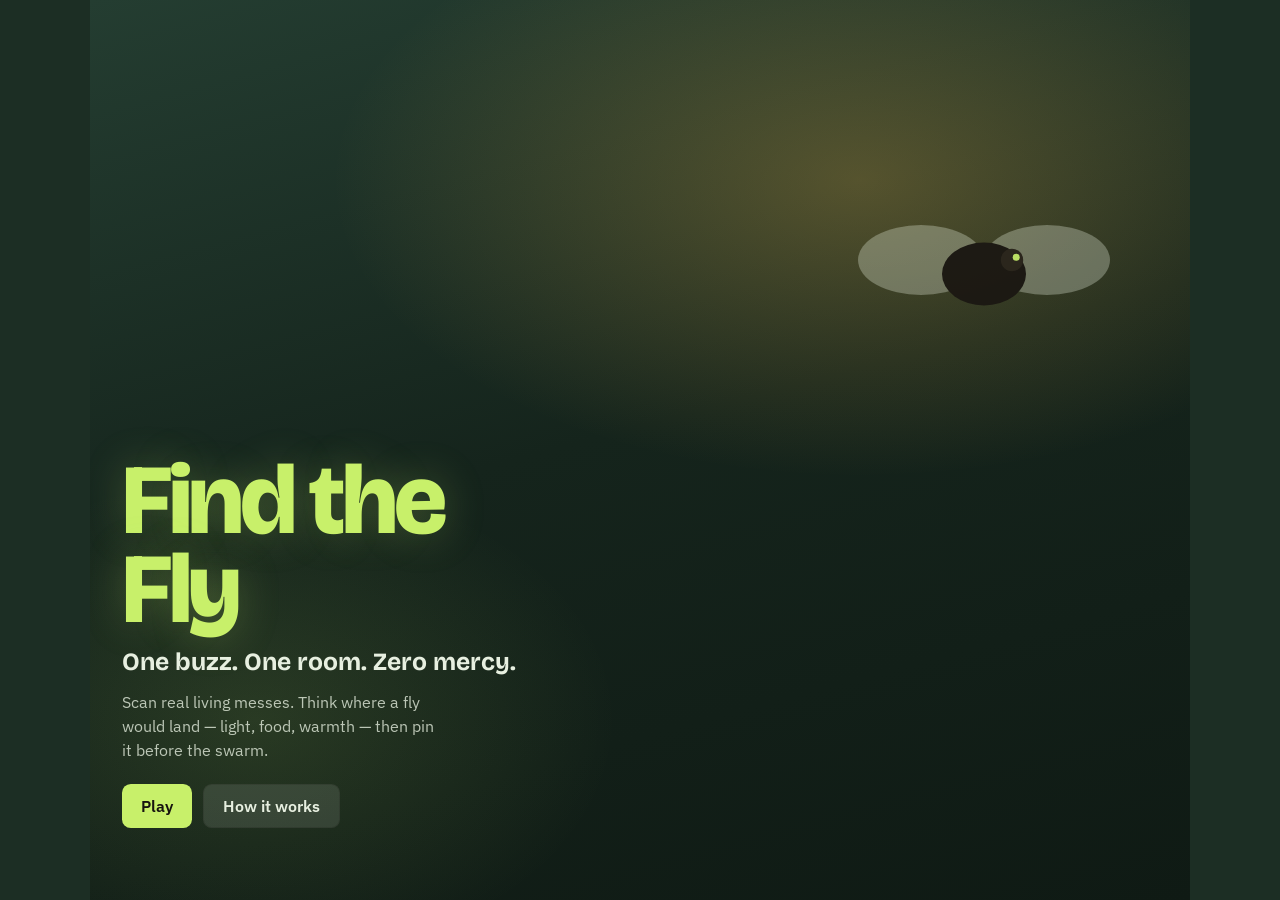
==== find-the-fly/index.html @ d1f3f5c2 "Add Find the Fly: Waldo-style hunt with magnifier and swarm timer New playable game under find-the-f" ====
<!DOCTYPE html>
<html lang="en">
<head>
<meta charset="UTF-8" />
<meta name="viewport" content="width=device-width, initial-scale=1.0, maximum-scale=1.0, user-scalable=no" />
<title>Find the Fly</title>
<meta name="description" content="A Where's-Waldo hunt through real living spaces — think like a fly, track the buzz, catch it before it multiplies." />
<link rel="preconnect" href="https://fonts.googleapis.com" />
<link rel="preconnect" href="https://fonts.gstatic.com" crossorigin />
<link href="https://fonts.googleapis.com/css2?family=Bricolage+Grotesque:opsz,wght@12..96,500;12..96,700;12..96,800&family=IBM+Plex+Sans:wght@400;500;600&display=swap" rel="stylesheet" />
<link rel="stylesheet" href="styles.css" />
</head>
<body>
  <div id="app">
    <!-- TITLE -->
    <section id="screen-title" class="screen active" aria-label="Title">
      <div class="atmosphere" aria-hidden="true"></div>
      <div class="title-stage">
        <p class="brand">Find the Fly</p>
        <h1 class="tagline">One buzz. One room. Zero mercy.</h1>
        <p class="lede">Scan real living messes. Think where a fly would land — light, food, warmth — then pin it before the swarm.</p>
        <div class="cta-row">
          <button type="button" class="btn primary" data-go="difficulty">Play</button>
          <button type="button" class="btn ghost" data-go="howto">How it works</button>
        </div>
      </div>
      <div class="title-fly" aria-hidden="true">
        <svg viewBox="0 0 80 60" class="hero-fly">
          <ellipse class="wing wing-l" cx="22" cy="28" rx="18" ry="10" />
          <ellipse class="wing wing-r" cx="58" cy="28" rx="18" ry="10" />
          <ellipse cx="40" cy="32" rx="12" ry="9" fill="#1a1612" />
          <circle cx="48" cy="28" r="3.2" fill="#2a241c" />
          <circle cx="49.2" cy="27.2" r="1" fill="#c8f06a" />
        </svg>
      </div>
    </section>

    <!-- HOW TO -->
    <section id="screen-howto" class="screen" aria-label="How it works">
      <button type="button" class="back" data-go="title">← Back</button>
      <div class="panel">
        <h2>How it works</h2>
        <ol class="rules">
          <li><strong>Scan the room.</strong> Every scene is a lived-in space with crumbs, lamps, vents, and trash.</li>
          <li><strong>Think like a fly.</strong> Warm rooms pull toward light. Cold rooms pull toward heat and food. Filthy counters beat clean windowsills.</li>
          <li><strong>Use the glass.</strong> Hold the magnifier to peer closer — flies hide in the clutter.</li>
          <li><strong>Tap Get a hint</strong> and the fly lifts off. Track the flight path, then find where it settles.</li>
          <li><strong>Don’t dawdle.</strong> Take too long and it replicates. Swarm = timeout.</li>
        </ol>
        <button type="button" class="btn primary" data-go="difficulty">Pick difficulty</button>
      </div>
    </section>

    <!-- DIFFICULTY -->
    <section id="screen-difficulty" class="screen" aria-label="Difficulty">
      <button type="button" class="back" data-go="title">← Back</button>
      <div class="panel">
        <h2>How tough?</h2>
        <p class="lede tight">Difficulty changes the fly’s size and speed, how cold the room runs, and how fast the swarm starts.</p>
        <div class="diff-grid" role="list">
          <button type="button" class="diff-card" data-diff="easy" role="listitem">
            <span class="diff-name">Housefly</span>
            <span class="diff-meta">Big · slow · warm kitchen</span>
            <span class="diff-blurb">Fat target. Plenty of time. Heat keeps it near the counter light.</span>
          </button>
          <button type="button" class="diff-card" data-diff="normal" role="listitem">
            <span class="diff-name">Busy bee</span>
            <span class="diff-meta">Medium · quick · drafty room</span>
            <span class="diff-blurb">Chilly air. It hunts lamps and leftover plates.</span>
          </button>
          <button type="button" class="diff-card" data-diff="hard" role="listitem">
            <span class="diff-name">Fruit flea</span>
            <span class="diff-meta">Tiny · frantic · cold flat</span>
            <span class="diff-blurb">Needle-sized. Blinks between food and radiators. Swarm timer bites early.</span>
          </button>
        </div>
      </div>
    </section>

    <!-- PLAY -->
    <section id="screen-play" class="screen" aria-label="Game">
      <header class="hud">
        <div class="hud-left">
          <span class="hud-brand">Find the Fly</span>
          <span id="scene-label" class="hud-scene">Kitchen</span>
        </div>
        <div class="hud-stats">
          <span id="temp-chip" class="chip" title="Room temperature">72°F</span>
          <span id="timer-chip" class="chip warn" title="Time until swarm">0:45</span>
          <span id="score-chip" class="chip">0 found</span>
        </div>
      </header>

      <div id="stage-wrap">
        <div id="stage">
          <div id="scene-root" aria-hidden="false"></div>
          <div id="flies-layer"></div>
          <div id="fx-layer" aria-hidden="true"></div>
          <div id="magnifier" hidden>
            <div id="mag-lens"></div>
            <div id="mag-rim"></div>
            <div id="mag-handle"></div>
          </div>
        </div>
      </div>

      <footer class="controls">
        <button type="button" id="btn-glass" class="btn tool" aria-pressed="false">
          <span class="tool-ico" aria-hidden="true">⌕</span> Magnifier
        </button>
        <button type="button" id="btn-hint" class="btn tool">
          <span class="tool-ico" aria-hidden="true">↻</span> Get a hint
        </button>
        <button type="button" id="btn-skip" class="btn ghost slim">Skip room</button>
      </footer>

      <p id="think-hint" class="think-hint" aria-live="polite"></p>
    </section>

    <!-- RESULT OVERLAY -->
    <div id="overlay" class="overlay" hidden>
      <div class="overlay-card" role="dialog" aria-modal="true" aria-labelledby="overlay-title">
        <h2 id="overlay-title">Caught it</h2>
        <p id="overlay-body"></p>
        <div class="cta-row">
          <button type="button" id="btn-next" class="btn primary">Next room</button>
          <button type="button" id="btn-menu" class="btn ghost">Menu</button>
        </div>
      </div>
    </div>
  </div>
  <script src="game.js"></script>
</body>
</html>
---- find-the-fly/styles.css ----
:root {
  --ink: #16130f;
  --ink-soft: #3a342c;
  --paper: #e7efe0;
  --moss: #2f4a3a;
  --moss-deep: #1c2e24;
  --chartreuse: #c8f06a;
  --lamp: #f0b84a;
  --warn: #e85d3a;
  --glass: rgba(231, 239, 224, 0.12);
  --stroke: rgba(22, 19, 15, 0.14);
  --font-display: "Bricolage Grotesque", system-ui, sans-serif;
  --font-body: "IBM Plex Sans", system-ui, sans-serif;
  --ease: cubic-bezier(0.22, 1, 0.36, 1);
  --mag-size: 160px;
  --mag-zoom: 2.15;
}

* { box-sizing: border-box; margin: 0; padding: 0; }
html, body {
  height: 100%;
  background: var(--moss-deep);
  color: var(--paper);
  font-family: var(--font-body);
  -webkit-tap-highlight-color: transparent;
  overflow: hidden;
}
button {
  font: inherit;
  color: inherit;
  cursor: pointer;
  border: none;
  background: none;
}
button:focus-visible {
  outline: 2px solid var(--chartreuse);
  outline-offset: 3px;
}

#app {
  position: relative;
  width: 100%;
  height: 100%;
  max-width: 1100px;
  margin: 0 auto;
}

.screen {
  position: absolute;
  inset: 0;
  display: none;
  flex-direction: column;
  padding: clamp(1rem, 3vw, 2rem);
  overflow: auto;
}
.screen.active { display: flex; }

/* ── Title ── */
#screen-title {
  justify-content: flex-end;
  padding-bottom: clamp(2rem, 8vh, 4.5rem);
  overflow: hidden;
}
.atmosphere {
  position: absolute;
  inset: 0;
  background:
    radial-gradient(ellipse 80% 55% at 70% 20%, rgba(240, 184, 74, 0.28), transparent 60%),
    radial-gradient(ellipse 60% 50% at 15% 80%, rgba(200, 240, 106, 0.12), transparent 55%),
    linear-gradient(165deg, #243d31 0%, #15241c 48%, #0f1a14 100%);
  animation: drift 18s ease-in-out infinite alternate;
}
@keyframes drift {
  from { filter: hue-rotate(0deg) brightness(1); }
  to { filter: hue-rotate(8deg) brightness(1.06); }
}
.title-stage {
  position: relative;
  z-index: 2;
  max-width: 28rem;
}
.brand {
  font-family: var(--font-display);
  font-weight: 800;
  font-size: clamp(3.4rem, 12vw, 6.2rem);
  line-height: 0.9;
  letter-spacing: -0.04em;
  color: var(--chartreuse);
  text-shadow: 0 0 40px rgba(200, 240, 106, 0.25);
  animation: brand-in 0.9s var(--ease) both;
}
.tagline {
  margin-top: 0.85rem;
  font-family: var(--font-display);
  font-weight: 700;
  font-size: clamp(1.15rem, 3.2vw, 1.55rem);
  line-height: 1.2;
  color: var(--paper);
  animation: brand-in 0.9s 0.08s var(--ease) both;
}
.lede {
  margin-top: 0.75rem;
  font-size: 1rem;
  line-height: 1.5;
  color: rgba(231, 239, 224, 0.78);
  max-width: 32ch;
  animation: brand-in 0.9s 0.14s var(--ease) both;
}
.lede.tight { max-width: 42ch; margin-bottom: 1.25rem; }
@keyframes brand-in {
  from { opacity: 0; transform: translateY(14px); }
  to { opacity: 1; transform: none; }
}
.cta-row {
  display: flex;
  flex-wrap: wrap;
  gap: 0.65rem;
  margin-top: 1.4rem;
  animation: brand-in 0.9s 0.2s var(--ease) both;
}
.title-fly {
  position: absolute;
  right: 6%;
  top: 18%;
  width: min(38vw, 280px);
  z-index: 1;
  opacity: 0.9;
  animation: buzz-hover 2.8s ease-in-out infinite;
}
.hero-fly { width: 100%; height: auto; overflow: visible; }
.wing { fill: rgba(231, 239, 224, 0.35); transform-origin: center; }
.wing-l { animation: flap-l 0.12s ease-in-out infinite alternate; }
.wing-r { animation: flap-r 0.12s ease-in-out infinite alternate; }
@keyframes flap-l { from { transform: rotate(-18deg) scaleY(0.85); } to { transform: rotate(8deg); } }
@keyframes flap-r { from { transform: rotate(18deg) scaleY(0.85); } to { transform: rotate(-8deg); } }
@keyframes buzz-hover {
  0%, 100% { transform: translate(0, 0) rotate(-4deg); }
  40% { transform: translate(-12px, 18px) rotate(6deg); }
  70% { transform: translate(10px, 8px) rotate(-2deg); }
}

/* ── Shared UI ── */
.back {
  align-self: flex-start;
  margin-bottom: 1rem;
  font-size: 0.92rem;
  color: rgba(231, 239, 224, 0.7);
}
.back:hover { color: var(--chartreuse); }
.panel {
  margin: auto 0;
  max-width: 40rem;
}
.panel h2 {
  font-family: var(--font-display);
  font-weight: 800;
  font-size: clamp(2rem, 6vw, 2.8rem);
  letter-spacing: -0.03em;
  margin-bottom: 0.5rem;
}
.rules {
  list-style: none;
  display: grid;
  gap: 0.85rem;
  margin: 1.25rem 0 1.6rem;
  counter-reset: step;
}
.rules li {
  position: relative;
  padding-left: 2.2rem;
  line-height: 1.45;
  color: rgba(231, 239, 224, 0.85);
}
.rules li::before {
  counter-increment: step;
  content: counter(step);
  position: absolute;
  left: 0;
  top: 0;
  width: 1.55rem;
  height: 1.55rem;
  border-radius: 0.35rem;
  background: var(--chartreuse);
  color: var(--ink);
  font-weight: 700;
  font-size: 0.85rem;
  display: grid;
  place-items: center;
}
.rules strong { color: var(--paper); font-weight: 600; }

.btn {
  display: inline-flex;
  align-items: center;
  justify-content: center;
  gap: 0.4rem;
  min-height: 2.75rem;
  padding: 0.65rem 1.2rem;
  border-radius: 0.55rem;
  font-weight: 600;
  font-size: 0.98rem;
  transition: transform 0.15s var(--ease), background 0.15s, color 0.15s;
}
.btn:active { transform: scale(0.97); }
.btn.primary {
  background: var(--chartreuse);
  color: var(--ink);
}
.btn.primary:hover { filter: brightness(1.05); }
.btn.ghost {
  background: var(--glass);
  border: 1px solid var(--stroke);
  color: var(--paper);
}
.btn.ghost:hover { border-color: rgba(200, 240, 106, 0.45); }
.btn.slim { min-height: 2.4rem; padding-inline: 0.9rem; font-size: 0.9rem; }
.btn.tool {
  background: rgba(22, 19, 15, 0.55);
  border: 1px solid rgba(231, 239, 224, 0.18);
  backdrop-filter: blur(8px);
}
.btn.tool[aria-pressed="true"],
.btn.tool.active {
  background: var(--chartreuse);
  color: var(--ink);
  border-color: transparent;
}
.tool-ico { font-size: 1.1rem; line-height: 1; }

.diff-grid {
  display: grid;
  gap: 0.75rem;
}
.diff-card {
  text-align: left;
  padding: 1.1rem 1.2rem;
  border-radius: 0.75rem;
  background: rgba(22, 19, 15, 0.35);
  border: 1px solid rgba(231, 239, 224, 0.12);
  transition: border-color 0.2s, transform 0.2s var(--ease), background 0.2s;
}
.diff-card:hover {
  border-color: rgba(200, 240, 106, 0.55);
  transform: translateY(-2px);
  background: rgba(22, 19, 15, 0.5);
}
.diff-name {
  display: block;
  font-family: var(--font-display);
  font-weight: 700;
  font-size: 1.35rem;
  letter-spacing: -0.02em;
  color: var(--chartreuse);
}
.diff-meta {
  display: block;
  margin-top: 0.2rem;
  font-size: 0.82rem;
  text-transform: uppercase;
  letter-spacing: 0.06em;
  color: var(--lamp);
}
.diff-blurb {
  display: block;
  margin-top: 0.45rem;
  font-size: 0.92rem;
  line-height: 1.4;
  color: rgba(231, 239, 224, 0.78);
}

/* ── Play HUD ── */
#screen-play {
  padding: 0;
  background: #0c1410;
}
.hud {
  display: flex;
  align-items: center;
  justify-content: space-between;
  gap: 0.75rem;
  padding: 0.7rem 1rem;
  background: linear-gradient(180deg, rgba(12, 20, 16, 0.95), rgba(12, 20, 16, 0.7));
  z-index: 5;
}
.hud-brand {
  font-family: var(--font-display);
  font-weight: 800;
  font-size: 1rem;
  color: var(--chartreuse);
  letter-spacing: -0.02em;
}
.hud-scene {
  display: block;
  font-size: 0.78rem;
  color: rgba(231, 239, 224, 0.65);
  margin-top: 0.1rem;
}
.hud-stats { display: flex; flex-wrap: wrap; gap: 0.4rem; justify-content: flex-end; }
.chip {
  font-size: 0.78rem;
  font-weight: 600;
  padding: 0.35rem 0.6rem;
  border-radius: 0.4rem;
  background: rgba(231, 239, 224, 0.1);
  border: 1px solid rgba(231, 239, 224, 0.12);
  white-space: nowrap;
}
.chip.warn { color: var(--lamp); }
.chip.danger {
  color: #fff;
  background: rgba(232, 93, 58, 0.35);
  border-color: rgba(232, 93, 58, 0.55);
  animation: pulse-warn 0.7s ease-in-out infinite;
}
@keyframes pulse-warn {
  50% { filter: brightness(1.2); }
}

#stage-wrap {
  flex: 1;
  min-height: 0;
  display: flex;
  align-items: center;
  justify-content: center;
  padding: 0.35rem 0.75rem;
  touch-action: none;
}
#stage {
  position: relative;
  width: min(100%, 960px);
  aspect-ratio: 16 / 10;
  max-height: 100%;
  border-radius: 0.65rem;
  overflow: hidden;
  box-shadow: 0 0 0 1px rgba(231, 239, 224, 0.08);
  cursor: crosshair;
  background: #1a221c;
}
#stage.magnifying { cursor: none; }
#stage.magnifying .fly-target { pointer-events: none; }

#scene-root,
#flies-layer,
#fx-layer {
  position: absolute;
  inset: 0;
}
#scene-root svg {
  width: 100%;
  height: 100%;
  display: block;
}
#flies-layer { z-index: 2; pointer-events: none; }
#flies-layer .fly-target { pointer-events: auto; }
#fx-layer { z-index: 3; pointer-events: none; }

.fly-target {
  position: absolute;
  transform: translate(-50%, -50%);
  border: none;
  background: transparent;
  padding: 0;
  z-index: 2;
  cursor: pointer;
}
.fly-target svg {
  width: 100%;
  height: 100%;
  overflow: visible;
  filter: drop-shadow(0 1px 1px rgba(0,0,0,0.35));
}
.fly-target.hinting {
  pointer-events: none;
}
.fly-target.replica {
  opacity: 0.85;
  animation: replica-in 0.45s var(--ease) both;
}
@keyframes replica-in {
  from { opacity: 0; transform: translate(-50%, -50%) scale(0.2); }
  to { opacity: 0.85; transform: translate(-50%, -50%) scale(1); }
}

/* Magnifier */
#magnifier {
  position: absolute;
  width: var(--mag-size);
  height: calc(var(--mag-size) + 48px);
  z-index: 10;
  pointer-events: none;
  transform: translate(-50%, -42%);
}
#mag-lens {
  width: var(--mag-size);
  height: var(--mag-size);
  border-radius: 50%;
  overflow: hidden;
  border: 5px solid #c5b89a;
  box-shadow:
    inset 0 0 20px rgba(255, 255, 255, 0.15),
    0 8px 28px rgba(0, 0, 0, 0.45);
  background-repeat: no-repeat;
  /* background-image set in JS via live snapshot approach — we use CSS zoom clone */
}
#mag-rim {
  position: absolute;
  top: 0;
  left: 0;
  width: var(--mag-size);
  height: var(--mag-size);
  border-radius: 50%;
  box-shadow: inset 0 0 0 2px rgba(255,255,255,0.2);
  background: radial-gradient(circle at 30% 28%, rgba(255,255,255,0.22), transparent 40%);
  pointer-events: none;
}
#mag-handle {
  position: absolute;
  width: 18px;
  height: 52px;
  background: linear-gradient(180deg, #8a7350, #5a4832);
  border-radius: 4px;
  right: 18px;
  bottom: 0;
  transform: rotate(-38deg);
  transform-origin: top center;
  box-shadow: 0 2px 6px rgba(0,0,0,0.35);
}

/* Clone used inside magnifier */
.mag-clone {
  position: absolute;
  top: 0;
  left: 0;
  width: 100%;
  height: 100%;
  transform-origin: 0 0;
  pointer-events: none;
}
#mag-lens .mag-inner {
  position: absolute;
  inset: 0;
  overflow: hidden;
  border-radius: 50%;
}
#mag-lens .mag-scaled {
  position: absolute;
  width: 100%;
  height: 100%;
  transform-origin: 0 0;
}

.controls {
  display: flex;
  flex-wrap: wrap;
  gap: 0.5rem;
  padding: 0.65rem 1rem 1rem;
  justify-content: center;
  background: linear-gradient(0deg, rgba(12, 20, 16, 0.98), rgba(12, 20, 16, 0.65));
}
.think-hint {
  position: absolute;
  left: 50%;
  bottom: 4.6rem;
  transform: translateX(-50%);
  z-index: 6;
  max-width: min(90%, 28rem);
  text-align: center;
  font-size: 0.85rem;
  line-height: 1.35;
  color: var(--lamp);
  text-shadow: 0 1px 8px rgba(0,0,0,0.7);
  pointer-events: none;
  opacity: 0;
  transition: opacity 0.35s;
}
.think-hint.show { opacity: 1; }

.overlay {
  position: absolute;
  inset: 0;
  z-index: 40;
  display: grid;
  place-items: center;
  background: rgba(8, 12, 10, 0.72);
  backdrop-filter: blur(6px);
  padding: 1rem;
}
.overlay[hidden] { display: none !important; }
.overlay-card {
  width: min(100%, 26rem);
  padding: 1.6rem 1.5rem;
  border-radius: 0.9rem;
  background: linear-gradient(160deg, #2a3d32, #1a2820);
  border: 1px solid rgba(200, 240, 106, 0.25);
  animation: pop 0.4s var(--ease) both;
}
@keyframes pop {
  from { opacity: 0; transform: scale(0.92) translateY(10px); }
  to { opacity: 1; transform: none; }
}
.overlay-card h2 {
  font-family: var(--font-display);
  font-weight: 800;
  font-size: 1.85rem;
  letter-spacing: -0.03em;
  color: var(--chartreuse);
}
.overlay-card p {
  margin: 0.6rem 0 1.2rem;
  line-height: 1.45;
  color: rgba(231, 239, 224, 0.85);
}
.overlay.lose .overlay-card h2 { color: var(--warn); }
.overlay.lose .overlay-card {
  border-color: rgba(232, 93, 58, 0.35);
}

/* Attractors debug glow (subtle ambient, always on as scene mood) */
.attractor-glow {
  pointer-events: none;
}

@media (max-width: 640px) {
  :root { --mag-size: 128px; }
  .title-fly { top: 8%; right: -2%; width: 46vw; opacity: 0.55; }
  #stage { aspect-ratio: 4 / 3; border-radius: 0.4rem; }
  .hud { flex-direction: column; align-items: flex-start; }
  .think-hint { bottom: 5.4rem; font-size: 0.78rem; }
}
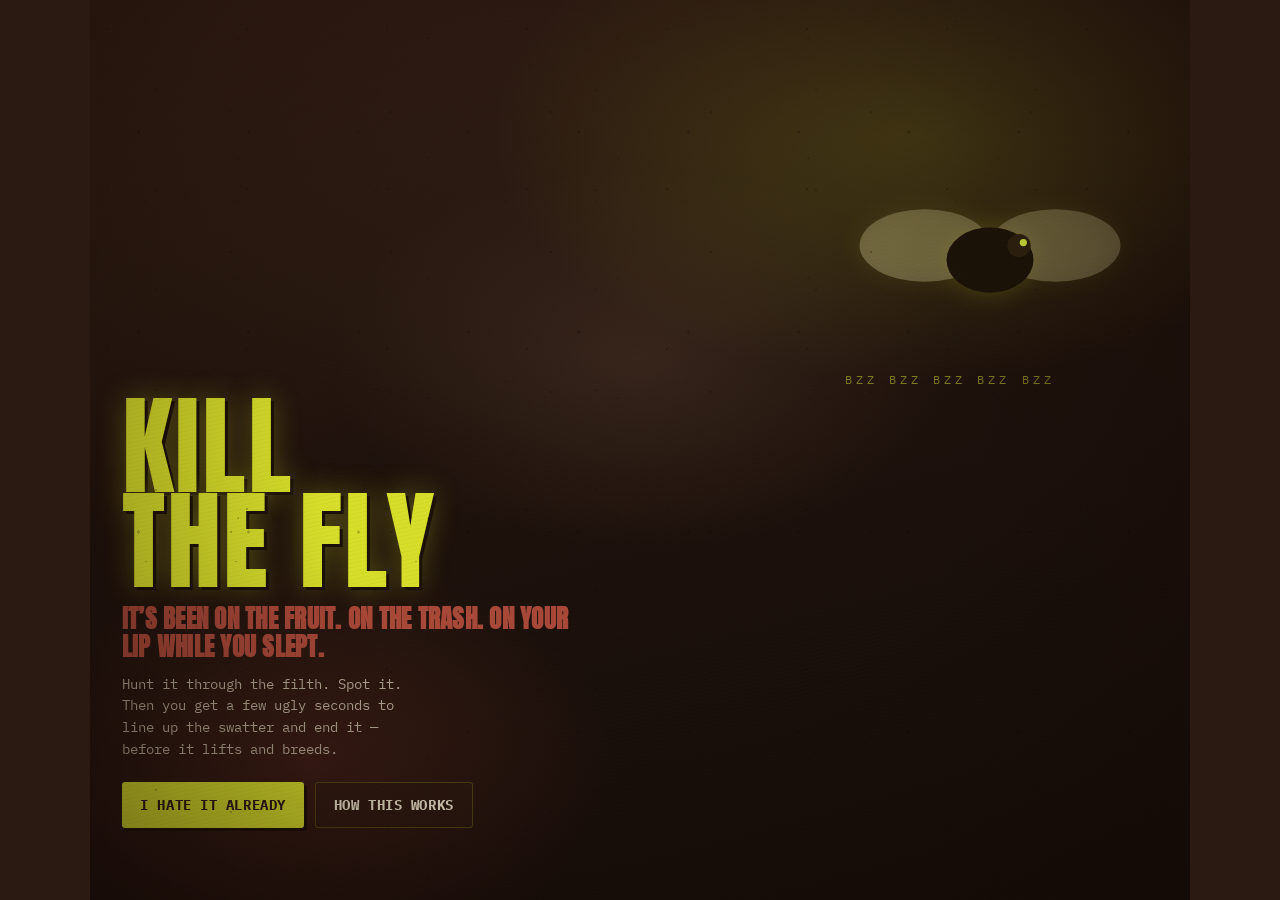
==== commit 8889626e: "Make Kill the Fly repulsive and add timed smack phase Shift the UI to a bile-sick pest-control look " ====
--- a/find-the-fly/index.html
+++ b/find-the-fly/index.html
@@ -3,35 +3,39 @@
 <head>
 <meta charset="UTF-8" />
 <meta name="viewport" content="width=device-width, initial-scale=1.0, maximum-scale=1.0, user-scalable=no" />
-<title>Find the Fly</title>
-<meta name="description" content="A Where's-Waldo hunt through real living spaces — think like a fly, track the buzz, catch it before it multiplies." />
+<title>KILL THE FLY</title>
+<meta name="description" content="Find the filthy thing. Line up. Smack it before it lifts off again." />
 <link rel="preconnect" href="https://fonts.googleapis.com" />
 <link rel="preconnect" href="https://fonts.gstatic.com" crossorigin />
-<link href="https://fonts.googleapis.com/css2?family=Bricolage+Grotesque:opsz,wght@12..96,500;12..96,700;12..96,800&family=IBM+Plex+Sans:wght@400;500;600&display=swap" rel="stylesheet" />
+<link href="https://fonts.googleapis.com/css2?family=Anton&family=IBM+Plex+Mono:wght@400;500;600;700&display=swap" rel="stylesheet" />
 <link rel="stylesheet" href="styles.css" />
 </head>
 <body>
   <div id="app">
+    <div class="speck-layer" aria-hidden="true"></div>
+    <div class="itch-vignette" aria-hidden="true"></div>
+
     <!-- TITLE -->
     <section id="screen-title" class="screen active" aria-label="Title">
       <div class="atmosphere" aria-hidden="true"></div>
       <div class="title-stage">
-        <p class="brand">Find the Fly</p>
-        <h1 class="tagline">One buzz. One room. Zero mercy.</h1>
-        <p class="lede">Scan real living messes. Think where a fly would land — light, food, warmth — then pin it before the swarm.</p>
+        <p class="brand">KILL<br>THE FLY</p>
+        <h1 class="tagline">It’s been on the fruit. On the trash. On your lip while you slept.</h1>
+        <p class="lede">Hunt it through the filth. Spot it. Then you get a few ugly seconds to line up the swatter and end it — before it lifts and breeds.</p>
         <div class="cta-row">
-          <button type="button" class="btn primary" data-go="difficulty">Play</button>
-          <button type="button" class="btn ghost" data-go="howto">How it works</button>
+          <button type="button" class="btn primary throb" data-go="difficulty">I hate it already</button>
+          <button type="button" class="btn ghost" data-go="howto">How this works</button>
         </div>
       </div>
       <div class="title-fly" aria-hidden="true">
         <svg viewBox="0 0 80 60" class="hero-fly">
           <ellipse class="wing wing-l" cx="22" cy="28" rx="18" ry="10" />
           <ellipse class="wing wing-r" cx="58" cy="28" rx="18" ry="10" />
-          <ellipse cx="40" cy="32" rx="12" ry="9" fill="#1a1612" />
-          <circle cx="48" cy="28" r="3.2" fill="#2a241c" />
-          <circle cx="49.2" cy="27.2" r="1" fill="#c8f06a" />
+          <ellipse cx="40" cy="32" rx="12" ry="9" fill="#1a1208" />
+          <circle cx="48" cy="28" r="3.2" fill="#2e2210" />
+          <circle cx="49.2" cy="27.2" r="1" fill="#e8ff3d" />
         </svg>
+        <span class="crawl-text">bzz bzz bzz bzz bzz</span>
       </div>
     </section>
 
@@ -39,15 +43,16 @@
     <section id="screen-howto" class="screen" aria-label="How it works">
       <button type="button" class="back" data-go="title">← Back</button>
       <div class="panel">
-        <h2>How it works</h2>
+        <h2>How you end it</h2>
         <ol class="rules">
-          <li><strong>Scan the room.</strong> Every scene is a lived-in space with crumbs, lamps, vents, and trash.</li>
-          <li><strong>Think like a fly.</strong> Warm rooms pull toward light. Cold rooms pull toward heat and food. Filthy counters beat clean windowsills.</li>
-          <li><strong>Use the glass.</strong> Hold the magnifier to peer closer — flies hide in the clutter.</li>
-          <li><strong>Tap Get a hint</strong> and the fly lifts off. Track the flight path, then find where it settles.</li>
-          <li><strong>Don’t dawdle.</strong> Take too long and it replicates. Swarm = timeout.</li>
+          <li><strong>Scan the rot.</strong> Sticky counters, open jam, lamp heat, trash breath — that’s where it sits.</li>
+          <li><strong>Think like vermin.</strong> Cold rooms → radiators &amp; food. Warm rooms → light &amp; sugar.</li>
+          <li><strong>Use the glass.</strong> Magnify the grease. It’s smaller than your dignity.</li>
+          <li><strong>Hint = track the flight.</strong> It lifts. You watch. You remember where it lands.</li>
+          <li><strong>Spot it, then SMACK.</strong> Finding it only starts the clock. Line up the swatter and crush it before the seconds die.</li>
+          <li><strong>Hesitate and it breeds.</strong> Replicas. Swarm. You lose the room.</li>
         </ol>
-        <button type="button" class="btn primary" data-go="difficulty">Pick difficulty</button>
+        <button type="button" class="btn primary" data-go="difficulty">Pick your poison</button>
       </div>
     </section>
 
@@ -55,23 +60,23 @@
     <section id="screen-difficulty" class="screen" aria-label="Difficulty">
       <button type="button" class="back" data-go="title">← Back</button>
       <div class="panel">
-        <h2>How tough?</h2>
-        <p class="lede tight">Difficulty changes the fly’s size and speed, how cold the room runs, and how fast the swarm starts.</p>
+        <h2>How bad is it?</h2>
+        <p class="lede tight">Harder = tinier fly, faster skitter, colder room, shorter smack window, earlier swarm.</p>
         <div class="diff-grid" role="list">
           <button type="button" class="diff-card" data-diff="easy" role="listitem">
-            <span class="diff-name">Housefly</span>
-            <span class="diff-meta">Big · slow · warm kitchen</span>
-            <span class="diff-blurb">Fat target. Plenty of time. Heat keeps it near the counter light.</span>
+            <span class="diff-name">Fat housefly</span>
+            <span class="diff-meta">Big · sluggish · 5s smack</span>
+            <span class="diff-blurb">Easy to hate. Easy to hit. Still disgusting.</span>
           </button>
           <button type="button" class="diff-card" data-diff="normal" role="listitem">
-            <span class="diff-name">Busy bee</span>
-            <span class="diff-meta">Medium · quick · drafty room</span>
-            <span class="diff-blurb">Chilly air. It hunts lamps and leftover plates.</span>
+            <span class="diff-name">Kitchen menace</span>
+            <span class="diff-meta">Medium · twitchy · 3.5s smack</span>
+            <span class="diff-blurb">Drafty room. It won’t sit still for long.</span>
           </button>
           <button type="button" class="diff-card" data-diff="hard" role="listitem">
-            <span class="diff-name">Fruit flea</span>
-            <span class="diff-meta">Tiny · frantic · cold flat</span>
-            <span class="diff-blurb">Needle-sized. Blinks between food and radiators. Swarm timer bites early.</span>
+            <span class="diff-name">Fruit flea hell</span>
+            <span class="diff-meta">Needle · frantic · 2.2s smack</span>
+            <span class="diff-blurb">Almost invisible. Smack window is a blink.</span>
           </button>
         </div>
       </div>
@@ -81,21 +86,41 @@
     <section id="screen-play" class="screen" aria-label="Game">
       <header class="hud">
         <div class="hud-left">
-          <span class="hud-brand">Find the Fly</span>
+          <span class="hud-brand">KILL THE FLY</span>
           <span id="scene-label" class="hud-scene">Kitchen</span>
         </div>
         <div class="hud-stats">
           <span id="temp-chip" class="chip" title="Room temperature">72°F</span>
           <span id="timer-chip" class="chip warn" title="Time until swarm">0:45</span>
-          <span id="score-chip" class="chip">0 found</span>
+          <span id="score-chip" class="chip">0 dead</span>
         </div>
       </header>
+
+      <div id="smack-banner" class="smack-banner" hidden>
+        <span id="smack-label">SPOTTED — LINE UP &amp; SMACK</span>
+        <div class="smack-bar-track" aria-hidden="true">
+          <div id="smack-bar" class="smack-bar"></div>
+        </div>
+        <span id="smack-secs" class="smack-secs">3.5s</span>
+      </div>
 
       <div id="stage-wrap">
         <div id="stage">
           <div id="scene-root" aria-hidden="false"></div>
           <div id="flies-layer"></div>
           <div id="fx-layer" aria-hidden="true"></div>
+          <div id="swatter" hidden aria-hidden="true">
+            <svg viewBox="0 0 64 160" class="swatter-svg">
+              <rect x="28" y="70" width="8" height="90" rx="3" fill="#3a2a18"/>
+              <rect x="8" y="4" width="48" height="72" rx="10" fill="#2a2218" stroke="#6a5a40" stroke-width="3"/>
+              <g stroke="#5a4a30" stroke-width="2" fill="none" opacity="0.7">
+                <line x1="18" y1="16" x2="18" y2="64"/><line x1="28" y1="16" x2="28" y2="64"/>
+                <line x1="38" y1="16" x2="38" y2="64"/><line x1="48" y1="16" x2="48" y2="64"/>
+                <line x1="12" y1="28" x2="52" y2="28"/><line x1="12" y1="42" x2="52" y2="42"/>
+                <line x1="12" y1="56" x2="52" y2="56"/>
+              </g>
+            </svg>
+          </div>
           <div id="magnifier" hidden>
             <div id="mag-lens"></div>
             <div id="mag-rim"></div>
@@ -109,9 +134,9 @@
           <span class="tool-ico" aria-hidden="true">⌕</span> Magnifier
         </button>
         <button type="button" id="btn-hint" class="btn tool">
-          <span class="tool-ico" aria-hidden="true">↻</span> Get a hint
+          <span class="tool-ico" aria-hidden="true">↻</span> Force it to fly
         </button>
-        <button type="button" id="btn-skip" class="btn ghost slim">Skip room</button>
+        <button type="button" id="btn-skip" class="btn ghost slim">Flee room</button>
       </footer>
 
       <p id="think-hint" class="think-hint" aria-live="polite"></p>
@@ -120,7 +145,7 @@
     <!-- RESULT OVERLAY -->
     <div id="overlay" class="overlay" hidden>
       <div class="overlay-card" role="dialog" aria-modal="true" aria-labelledby="overlay-title">
-        <h2 id="overlay-title">Caught it</h2>
+        <h2 id="overlay-title">Splat</h2>
         <p id="overlay-body"></p>
         <div class="cta-row">
           <button type="button" id="btn-next" class="btn primary">Next room</button>
--- a/find-the-fly/styles.css
+++ b/find-the-fly/styles.css
@@ -1,16 +1,19 @@
 :root {
-  --ink: #16130f;
-  --ink-soft: #3a342c;
-  --paper: #e7efe0;
-  --moss: #2f4a3a;
-  --moss-deep: #1c2e24;
-  --chartreuse: #c8f06a;
-  --lamp: #f0b84a;
-  --warn: #e85d3a;
-  --glass: rgba(231, 239, 224, 0.12);
-  --stroke: rgba(22, 19, 15, 0.14);
-  --font-display: "Bricolage Grotesque", system-ui, sans-serif;
-  --font-body: "IBM Plex Sans", system-ui, sans-serif;
+  --bile: #d6de2a;
+  --bile-hot: #f0ff3a;
+  --rot: #2a1a12;
+  --rot-mid: #3d2818;
+  --mud: #5c4030;
+  --sick: #8a9a3a;
+  --meat: #a84838;
+  --grease: #c4a060;
+  --paper: #e8e0c8;
+  --paper-dim: rgba(232, 224, 200, 0.72);
+  --warn: #ff5a28;
+  --glass: rgba(42, 26, 18, 0.55);
+  --stroke: rgba(214, 222, 42, 0.22);
+  --font-display: "Anton", Impact, sans-serif;
+  --font-body: "IBM Plex Mono", ui-monospace, monospace;
   --ease: cubic-bezier(0.22, 1, 0.36, 1);
   --mag-size: 160px;
   --mag-zoom: 2.15;
@@ -19,7 +22,7 @@
 * { box-sizing: border-box; margin: 0; padding: 0; }
 html, body {
   height: 100%;
-  background: var(--moss-deep);
+  background: var(--rot);
   color: var(--paper);
   font-family: var(--font-body);
   -webkit-tap-highlight-color: transparent;
@@ -33,7 +36,7 @@
   background: none;
 }
 button:focus-visible {
-  outline: 2px solid var(--chartreuse);
+  outline: 2px solid var(--bile);
   outline-offset: 3px;
 }
 
@@ -45,6 +48,44 @@
   margin: 0 auto;
 }
 
+/* Filth overlays */
+.speck-layer {
+  pointer-events: none;
+  position: absolute;
+  inset: 0;
+  z-index: 50;
+  opacity: 0.22;
+  background-image:
+    radial-gradient(circle at 12% 18%, #1a1008 1.2px, transparent 1.3px),
+    radial-gradient(circle at 78% 32%, #1a1008 1px, transparent 1.1px),
+    radial-gradient(circle at 44% 66%, #2a1808 1.5px, transparent 1.6px),
+    radial-gradient(circle at 88% 80%, #1a1008 0.9px, transparent 1px),
+    radial-gradient(circle at 30% 90%, #2a1808 1.1px, transparent 1.2px),
+    radial-gradient(circle at 62% 12%, #1a1008 0.8px, transparent 0.9px);
+  background-size: 140px 160px, 190px 120px, 110px 200px, 160px 140px, 220px 100px, 90px 180px;
+  mix-blend-mode: multiply;
+  animation: speck-crawl 22s linear infinite;
+}
+.itch-vignette {
+  pointer-events: none;
+  position: absolute;
+  inset: 0;
+  z-index: 49;
+  background:
+    radial-gradient(ellipse at center, transparent 42%, rgba(20, 8, 4, 0.55) 100%),
+    repeating-linear-gradient(
+      -12deg,
+      transparent,
+      transparent 3px,
+      rgba(90, 40, 20, 0.03) 3px,
+      rgba(90, 40, 20, 0.03) 4px
+    );
+}
+@keyframes speck-crawl {
+  from { background-position: 0 0, 0 0, 0 0, 0 0, 0 0, 0 0; }
+  to { background-position: 40px 60px, -30px 20px, 20px -50px, -15px 40px, 25px -20px, -40px 10px; }
+}
+
 .screen {
   position: absolute;
   inset: 0;
@@ -52,6 +93,7 @@
   flex-direction: column;
   padding: clamp(1rem, 3vw, 2rem);
   overflow: auto;
+  z-index: 1;
 }
 .screen.active { display: flex; }
 
@@ -65,97 +107,125 @@
   position: absolute;
   inset: 0;
   background:
-    radial-gradient(ellipse 80% 55% at 70% 20%, rgba(240, 184, 74, 0.28), transparent 60%),
-    radial-gradient(ellipse 60% 50% at 15% 80%, rgba(200, 240, 106, 0.12), transparent 55%),
-    linear-gradient(165deg, #243d31 0%, #15241c 48%, #0f1a14 100%);
-  animation: drift 18s ease-in-out infinite alternate;
-}
-@keyframes drift {
-  from { filter: hue-rotate(0deg) brightness(1); }
-  to { filter: hue-rotate(8deg) brightness(1.06); }
+    radial-gradient(ellipse 70% 50% at 75% 15%, rgba(214, 222, 42, 0.18), transparent 55%),
+    radial-gradient(ellipse 55% 45% at 20% 85%, rgba(168, 72, 56, 0.22), transparent 50%),
+    radial-gradient(ellipse 40% 30% at 50% 40%, rgba(90, 64, 48, 0.4), transparent 70%),
+    linear-gradient(165deg, #3a2418 0%, #1e120c 45%, #140c08 100%);
+  animation: sick-pulse 4.5s ease-in-out infinite alternate;
+}
+@keyframes sick-pulse {
+  from { filter: saturate(1) brightness(1); }
+  to { filter: saturate(1.15) brightness(1.08); }
 }
 .title-stage {
   position: relative;
   z-index: 2;
-  max-width: 28rem;
+  max-width: 30rem;
 }
 .brand {
   font-family: var(--font-display);
-  font-weight: 800;
-  font-size: clamp(3.4rem, 12vw, 6.2rem);
-  line-height: 0.9;
-  letter-spacing: -0.04em;
-  color: var(--chartreuse);
-  text-shadow: 0 0 40px rgba(200, 240, 106, 0.25);
-  animation: brand-in 0.9s var(--ease) both;
+  font-weight: 400;
+  font-size: clamp(3.6rem, 14vw, 6.8rem);
+  line-height: 0.88;
+  letter-spacing: 0.02em;
+  text-transform: uppercase;
+  color: var(--bile);
+  text-shadow:
+    3px 3px 0 #1a1008,
+    0 0 28px rgba(214, 222, 42, 0.35);
+  animation: itch-brand 2.4s ease-in-out infinite, brand-in 0.7s var(--ease) both;
+}
+@keyframes itch-brand {
+  0%, 100% { transform: translate(0, 0) skewX(0); }
+  20% { transform: translate(1px, -1px) skewX(-0.4deg); }
+  45% { transform: translate(-1px, 1px) skewX(0.5deg); }
+  70% { transform: translate(1px, 0) skewX(-0.2deg); }
 }
 .tagline {
-  margin-top: 0.85rem;
+  margin-top: 0.9rem;
   font-family: var(--font-display);
-  font-weight: 700;
-  font-size: clamp(1.15rem, 3.2vw, 1.55rem);
-  line-height: 1.2;
-  color: var(--paper);
-  animation: brand-in 0.9s 0.08s var(--ease) both;
+  font-size: clamp(1.15rem, 3.4vw, 1.55rem);
+  line-height: 1.15;
+  letter-spacing: 0.01em;
+  text-transform: uppercase;
+  color: var(--meat);
+  animation: brand-in 0.7s 0.06s var(--ease) both;
 }
 .lede {
   margin-top: 0.75rem;
-  font-size: 1rem;
-  line-height: 1.5;
-  color: rgba(231, 239, 224, 0.78);
-  max-width: 32ch;
-  animation: brand-in 0.9s 0.14s var(--ease) both;
-}
-.lede.tight { max-width: 42ch; margin-bottom: 1.25rem; }
+  font-size: 0.88rem;
+  line-height: 1.55;
+  color: var(--paper-dim);
+  max-width: 38ch;
+  animation: brand-in 0.7s 0.12s var(--ease) both;
+}
+.lede.tight { max-width: 46ch; margin-bottom: 1.25rem; }
 @keyframes brand-in {
-  from { opacity: 0; transform: translateY(14px); }
+  from { opacity: 0; transform: translateY(12px); }
   to { opacity: 1; transform: none; }
 }
 .cta-row {
   display: flex;
   flex-wrap: wrap;
   gap: 0.65rem;
-  margin-top: 1.4rem;
-  animation: brand-in 0.9s 0.2s var(--ease) both;
+  margin-top: 1.35rem;
+  animation: brand-in 0.7s 0.18s var(--ease) both;
 }
 .title-fly {
   position: absolute;
-  right: 6%;
-  top: 18%;
-  width: min(38vw, 280px);
+  right: 5%;
+  top: 16%;
+  width: min(40vw, 290px);
   z-index: 1;
-  opacity: 0.9;
-  animation: buzz-hover 2.8s ease-in-out infinite;
-}
-.hero-fly { width: 100%; height: auto; overflow: visible; }
-.wing { fill: rgba(231, 239, 224, 0.35); transform-origin: center; }
-.wing-l { animation: flap-l 0.12s ease-in-out infinite alternate; }
-.wing-r { animation: flap-r 0.12s ease-in-out infinite alternate; }
-@keyframes flap-l { from { transform: rotate(-18deg) scaleY(0.85); } to { transform: rotate(8deg); } }
-@keyframes flap-r { from { transform: rotate(18deg) scaleY(0.85); } to { transform: rotate(-8deg); } }
+  opacity: 0.92;
+  animation: buzz-hover 1.6s ease-in-out infinite;
+}
+.crawl-text {
+  display: block;
+  margin-top: 0.4rem;
+  font-size: 0.72rem;
+  letter-spacing: 0.35em;
+  text-transform: uppercase;
+  color: var(--bile);
+  opacity: 0.55;
+  white-space: nowrap;
+  animation: crawl 1.1s steps(8) infinite;
+}
+@keyframes crawl {
+  0% { opacity: 0.25; letter-spacing: 0.2em; }
+  50% { opacity: 0.7; letter-spacing: 0.4em; }
+  100% { opacity: 0.25; letter-spacing: 0.2em; }
+}
+.hero-fly { width: 100%; height: auto; overflow: visible; filter: drop-shadow(0 0 12px rgba(214,222,42,0.25)); }
+.wing { fill: rgba(200, 190, 140, 0.4); transform-origin: center; }
+.wing-l { animation: flap-l 0.09s ease-in-out infinite alternate; }
+.wing-r { animation: flap-r 0.09s ease-in-out infinite alternate; }
+@keyframes flap-l { from { transform: rotate(-22deg) scaleY(0.8); } to { transform: rotate(10deg); } }
+@keyframes flap-r { from { transform: rotate(22deg) scaleY(0.8); } to { transform: rotate(-10deg); } }
 @keyframes buzz-hover {
-  0%, 100% { transform: translate(0, 0) rotate(-4deg); }
-  40% { transform: translate(-12px, 18px) rotate(6deg); }
-  70% { transform: translate(10px, 8px) rotate(-2deg); }
-}
-
-/* ── Shared UI ── */
+  0%, 100% { transform: translate(0, 0) rotate(-6deg); }
+  25% { transform: translate(-14px, 10px) rotate(8deg); }
+  55% { transform: translate(8px, 18px) rotate(-3deg); }
+  80% { transform: translate(-6px, 4px) rotate(5deg); }
+}
+
 .back {
   align-self: flex-start;
   margin-bottom: 1rem;
-  font-size: 0.92rem;
-  color: rgba(231, 239, 224, 0.7);
-}
-.back:hover { color: var(--chartreuse); }
+  font-size: 0.85rem;
+  color: var(--paper-dim);
+}
+.back:hover { color: var(--bile); }
 .panel {
   margin: auto 0;
   max-width: 40rem;
 }
 .panel h2 {
   font-family: var(--font-display);
-  font-weight: 800;
-  font-size: clamp(2rem, 6vw, 2.8rem);
-  letter-spacing: -0.03em;
+  font-size: clamp(2.1rem, 7vw, 3rem);
+  letter-spacing: 0.02em;
+  text-transform: uppercase;
+  color: var(--bile);
   margin-bottom: 0.5rem;
 }
 .rules {
@@ -167,9 +237,10 @@
 }
 .rules li {
   position: relative;
-  padding-left: 2.2rem;
+  padding-left: 2.3rem;
   line-height: 1.45;
-  color: rgba(231, 239, 224, 0.85);
+  font-size: 0.88rem;
+  color: var(--paper-dim);
 }
 .rules li::before {
   counter-increment: step;
@@ -179,141 +250,196 @@
   top: 0;
   width: 1.55rem;
   height: 1.55rem;
-  border-radius: 0.35rem;
-  background: var(--chartreuse);
-  color: var(--ink);
+  border-radius: 0.2rem;
+  background: var(--bile);
+  color: var(--rot);
   font-weight: 700;
-  font-size: 0.85rem;
+  font-size: 0.8rem;
   display: grid;
   place-items: center;
 }
-.rules strong { color: var(--paper); font-weight: 600; }
+.rules strong { color: var(--paper); font-weight: 700; }
 
 .btn {
   display: inline-flex;
   align-items: center;
   justify-content: center;
   gap: 0.4rem;
-  min-height: 2.75rem;
-  padding: 0.65rem 1.2rem;
-  border-radius: 0.55rem;
-  font-weight: 600;
-  font-size: 0.98rem;
-  transition: transform 0.15s var(--ease), background 0.15s, color 0.15s;
-}
-.btn:active { transform: scale(0.97); }
+  min-height: 2.85rem;
+  padding: 0.65rem 1.15rem;
+  border-radius: 0.2rem;
+  font-weight: 700;
+  font-size: 0.86rem;
+  text-transform: uppercase;
+  letter-spacing: 0.04em;
+  transition: transform 0.12s var(--ease), filter 0.15s, background 0.15s;
+}
+.btn:active { transform: scale(0.96) rotate(-0.5deg); }
 .btn.primary {
-  background: var(--chartreuse);
-  color: var(--ink);
-}
-.btn.primary:hover { filter: brightness(1.05); }
+  background: var(--bile);
+  color: var(--rot);
+  box-shadow: 3px 3px 0 #1a1008;
+}
+.btn.primary:hover { filter: brightness(1.08); }
+.btn.throb { animation: throb 1.4s ease-in-out infinite; }
+@keyframes throb {
+  0%, 100% { box-shadow: 3px 3px 0 #1a1008, 0 0 0 0 rgba(214, 222, 42, 0.4); }
+  50% { box-shadow: 3px 3px 0 #1a1008, 0 0 0 10px rgba(214, 222, 42, 0); }
+}
 .btn.ghost {
   background: var(--glass);
   border: 1px solid var(--stroke);
   color: var(--paper);
 }
-.btn.ghost:hover { border-color: rgba(200, 240, 106, 0.45); }
-.btn.slim { min-height: 2.4rem; padding-inline: 0.9rem; font-size: 0.9rem; }
+.btn.ghost:hover { border-color: var(--bile); color: var(--bile); }
+.btn.slim { min-height: 2.4rem; padding-inline: 0.85rem; font-size: 0.78rem; }
 .btn.tool {
-  background: rgba(22, 19, 15, 0.55);
-  border: 1px solid rgba(231, 239, 224, 0.18);
-  backdrop-filter: blur(8px);
+  background: rgba(20, 10, 6, 0.75);
+  border: 1px solid rgba(214, 222, 42, 0.2);
 }
 .btn.tool[aria-pressed="true"],
 .btn.tool.active {
-  background: var(--chartreuse);
-  color: var(--ink);
+  background: var(--bile);
+  color: var(--rot);
   border-color: transparent;
 }
-.tool-ico { font-size: 1.1rem; line-height: 1; }
-
-.diff-grid {
-  display: grid;
-  gap: 0.75rem;
-}
+.tool-ico { font-size: 1.05rem; line-height: 1; }
+
+.diff-grid { display: grid; gap: 0.75rem; }
 .diff-card {
   text-align: left;
-  padding: 1.1rem 1.2rem;
-  border-radius: 0.75rem;
-  background: rgba(22, 19, 15, 0.35);
-  border: 1px solid rgba(231, 239, 224, 0.12);
-  transition: border-color 0.2s, transform 0.2s var(--ease), background 0.2s;
+  padding: 1.05rem 1.15rem;
+  border-radius: 0.25rem;
+  background: rgba(20, 10, 6, 0.55);
+  border: 1px solid rgba(214, 222, 42, 0.15);
+  transition: border-color 0.15s, transform 0.15s var(--ease);
 }
 .diff-card:hover {
-  border-color: rgba(200, 240, 106, 0.55);
-  transform: translateY(-2px);
-  background: rgba(22, 19, 15, 0.5);
+  border-color: var(--bile);
+  transform: translateY(-2px) rotate(-0.3deg);
 }
 .diff-name {
   display: block;
   font-family: var(--font-display);
-  font-weight: 700;
-  font-size: 1.35rem;
-  letter-spacing: -0.02em;
-  color: var(--chartreuse);
+  font-size: 1.45rem;
+  letter-spacing: 0.02em;
+  text-transform: uppercase;
+  color: var(--bile);
 }
 .diff-meta {
   display: block;
   margin-top: 0.2rem;
-  font-size: 0.82rem;
-  text-transform: uppercase;
-  letter-spacing: 0.06em;
-  color: var(--lamp);
+  font-size: 0.72rem;
+  text-transform: uppercase;
+  letter-spacing: 0.08em;
+  color: var(--meat);
 }
 .diff-blurb {
   display: block;
-  margin-top: 0.45rem;
-  font-size: 0.92rem;
+  margin-top: 0.4rem;
+  font-size: 0.82rem;
   line-height: 1.4;
-  color: rgba(231, 239, 224, 0.78);
-}
-
-/* ── Play HUD ── */
+  color: var(--paper-dim);
+}
+
+/* ── Play ── */
 #screen-play {
   padding: 0;
-  background: #0c1410;
+  background: #120a06;
 }
 .hud {
   display: flex;
   align-items: center;
   justify-content: space-between;
   gap: 0.75rem;
-  padding: 0.7rem 1rem;
-  background: linear-gradient(180deg, rgba(12, 20, 16, 0.95), rgba(12, 20, 16, 0.7));
+  padding: 0.65rem 1rem;
+  background: linear-gradient(180deg, rgba(18, 10, 6, 0.97), rgba(18, 10, 6, 0.75));
+  border-bottom: 1px solid rgba(214, 222, 42, 0.12);
   z-index: 5;
 }
 .hud-brand {
   font-family: var(--font-display);
-  font-weight: 800;
-  font-size: 1rem;
-  color: var(--chartreuse);
-  letter-spacing: -0.02em;
+  font-size: 1.05rem;
+  letter-spacing: 0.04em;
+  color: var(--bile);
 }
 .hud-scene {
   display: block;
-  font-size: 0.78rem;
-  color: rgba(231, 239, 224, 0.65);
+  font-size: 0.7rem;
+  color: var(--paper-dim);
   margin-top: 0.1rem;
+  text-transform: uppercase;
+  letter-spacing: 0.06em;
 }
 .hud-stats { display: flex; flex-wrap: wrap; gap: 0.4rem; justify-content: flex-end; }
 .chip {
-  font-size: 0.78rem;
+  font-size: 0.72rem;
   font-weight: 600;
-  padding: 0.35rem 0.6rem;
-  border-radius: 0.4rem;
-  background: rgba(231, 239, 224, 0.1);
-  border: 1px solid rgba(231, 239, 224, 0.12);
+  padding: 0.32rem 0.55rem;
+  border-radius: 0.15rem;
+  background: rgba(214, 222, 42, 0.08);
+  border: 1px solid rgba(214, 222, 42, 0.18);
   white-space: nowrap;
-}
-.chip.warn { color: var(--lamp); }
+  text-transform: uppercase;
+  letter-spacing: 0.04em;
+}
+.chip.warn { color: var(--grease); }
 .chip.danger {
   color: #fff;
-  background: rgba(232, 93, 58, 0.35);
-  border-color: rgba(232, 93, 58, 0.55);
-  animation: pulse-warn 0.7s ease-in-out infinite;
+  background: rgba(255, 90, 40, 0.35);
+  border-color: rgba(255, 90, 40, 0.6);
+  animation: pulse-warn 0.55s ease-in-out infinite;
 }
 @keyframes pulse-warn {
-  50% { filter: brightness(1.2); }
+  50% { filter: brightness(1.25); }
+}
+
+/* Smack phase banner */
+.smack-banner {
+  display: flex;
+  align-items: center;
+  gap: 0.75rem;
+  padding: 0.55rem 1rem;
+  background: linear-gradient(90deg, #5a1808, #3a1008 40%, #5a1808);
+  border-bottom: 2px solid var(--bile);
+  z-index: 6;
+  animation: smack-flash 0.45s ease-out;
+}
+.smack-banner[hidden] { display: none !important; }
+@keyframes smack-flash {
+  from { filter: brightness(2); transform: translateY(-6px); }
+  to { filter: none; transform: none; }
+}
+#smack-label {
+  font-family: var(--font-display);
+  font-size: clamp(0.95rem, 2.5vw, 1.2rem);
+  letter-spacing: 0.06em;
+  color: var(--bile-hot);
+  text-transform: uppercase;
+  white-space: nowrap;
+  animation: itch-brand 0.7s ease-in-out infinite;
+}
+.smack-bar-track {
+  flex: 1;
+  height: 10px;
+  background: rgba(0, 0, 0, 0.45);
+  border: 1px solid rgba(214, 222, 42, 0.35);
+  border-radius: 2px;
+  overflow: hidden;
+}
+.smack-bar {
+  height: 100%;
+  width: 100%;
+  background: linear-gradient(90deg, var(--warn), var(--bile));
+  transform-origin: left center;
+  transition: width 0.05s linear;
+}
+.smack-secs {
+  font-weight: 700;
+  font-size: 0.9rem;
+  color: var(--bile-hot);
+  min-width: 3.2rem;
+  text-align: right;
 }
 
 #stage-wrap {
@@ -330,14 +456,23 @@
   width: min(100%, 960px);
   aspect-ratio: 16 / 10;
   max-height: 100%;
-  border-radius: 0.65rem;
+  border-radius: 0.2rem;
   overflow: hidden;
-  box-shadow: 0 0 0 1px rgba(231, 239, 224, 0.08);
+  box-shadow: 0 0 0 2px rgba(214, 222, 42, 0.15), inset 0 0 40px rgba(20, 8, 4, 0.25);
   cursor: crosshair;
-  background: #1a221c;
+  background: #1a120c;
 }
 #stage.magnifying { cursor: none; }
 #stage.magnifying .fly-target { pointer-events: none; }
+#stage.smacking {
+  cursor: none;
+  animation: stage-rage 0.35s ease-in-out infinite alternate;
+}
+@keyframes stage-rage {
+  from { filter: saturate(1.05) contrast(1.05); }
+  to { filter: saturate(1.2) contrast(1.12) hue-rotate(-4deg); }
+}
+#stage.smacking .fly-target { pointer-events: none; }
 
 #scene-root,
 #flies-layer,
@@ -367,10 +502,29 @@
   width: 100%;
   height: 100%;
   overflow: visible;
-  filter: drop-shadow(0 1px 1px rgba(0,0,0,0.35));
-}
-.fly-target.hinting {
+  filter: drop-shadow(0 1px 1px rgba(0,0,0,0.4));
+}
+.fly-target.hinting { pointer-events: none; }
+.fly-target.spotted {
+  z-index: 7;
+  filter: drop-shadow(0 0 6px rgba(240, 255, 58, 0.85));
+  animation: spotted-pulse 0.35s ease-in-out infinite alternate;
+}
+.fly-target.spotted::after {
+  content: "";
+  position: absolute;
+  inset: -10px;
+  border: 2px dashed var(--bile-hot);
+  border-radius: 50%;
+  animation: spin-ring 1.2s linear infinite;
   pointer-events: none;
+}
+@keyframes spotted-pulse {
+  from { filter: drop-shadow(0 0 4px rgba(240, 255, 58, 0.6)); }
+  to { filter: drop-shadow(0 0 12px rgba(255, 90, 40, 0.9)); }
+}
+@keyframes spin-ring {
+  to { transform: rotate(360deg); }
 }
 .fly-target.replica {
   opacity: 0.85;
@@ -380,6 +534,29 @@
   from { opacity: 0; transform: translate(-50%, -50%) scale(0.2); }
   to { opacity: 0.85; transform: translate(-50%, -50%) scale(1); }
 }
+
+/* Swatter cursor */
+#swatter {
+  position: absolute;
+  width: 64px;
+  height: 150px;
+  z-index: 12;
+  pointer-events: none;
+  /* Mesh/head sits on the cursor; handle hangs below-right */
+  transform: translate(-50%, -22%) rotate(-18deg);
+  transform-origin: 50% 22%;
+  filter: drop-shadow(2px 4px 6px rgba(0,0,0,0.5));
+  transition: transform 0.05s linear;
+}
+#swatter.swing {
+  animation: swat-swing 0.18s ease-out;
+}
+@keyframes swat-swing {
+  0% { transform: translate(-50%, -22%) rotate(-18deg) scale(1); }
+  40% { transform: translate(-50%, -18%) rotate(22deg) scale(1.1); }
+  100% { transform: translate(-50%, -22%) rotate(-18deg) scale(1); }
+}
+.swatter-svg { width: 100%; height: 100%; display: block; }
 
 /* Magnifier */
 #magnifier {
@@ -395,12 +572,10 @@
   height: var(--mag-size);
   border-radius: 50%;
   overflow: hidden;
-  border: 5px solid #c5b89a;
+  border: 5px solid #8a7050;
   box-shadow:
-    inset 0 0 20px rgba(255, 255, 255, 0.15),
-    0 8px 28px rgba(0, 0, 0, 0.45);
-  background-repeat: no-repeat;
-  /* background-image set in JS via live snapshot approach — we use CSS zoom clone */
+    inset 0 0 20px rgba(214, 222, 42, 0.12),
+    0 8px 28px rgba(0, 0, 0, 0.5);
 }
 #mag-rim {
   position: absolute;
@@ -409,32 +584,21 @@
   width: var(--mag-size);
   height: var(--mag-size);
   border-radius: 50%;
-  box-shadow: inset 0 0 0 2px rgba(255,255,255,0.2);
-  background: radial-gradient(circle at 30% 28%, rgba(255,255,255,0.22), transparent 40%);
+  box-shadow: inset 0 0 0 2px rgba(255,255,255,0.12);
+  background: radial-gradient(circle at 30% 28%, rgba(255,255,255,0.18), transparent 40%);
   pointer-events: none;
 }
 #mag-handle {
   position: absolute;
   width: 18px;
   height: 52px;
-  background: linear-gradient(180deg, #8a7350, #5a4832);
-  border-radius: 4px;
+  background: linear-gradient(180deg, #6a5030, #3a2818);
+  border-radius: 3px;
   right: 18px;
   bottom: 0;
   transform: rotate(-38deg);
   transform-origin: top center;
-  box-shadow: 0 2px 6px rgba(0,0,0,0.35);
-}
-
-/* Clone used inside magnifier */
-.mag-clone {
-  position: absolute;
-  top: 0;
-  left: 0;
-  width: 100%;
-  height: 100%;
-  transform-origin: 0 0;
-  pointer-events: none;
+  box-shadow: 0 2px 6px rgba(0,0,0,0.4);
 }
 #mag-lens .mag-inner {
   position: absolute;
@@ -455,7 +619,8 @@
   gap: 0.5rem;
   padding: 0.65rem 1rem 1rem;
   justify-content: center;
-  background: linear-gradient(0deg, rgba(12, 20, 16, 0.98), rgba(12, 20, 16, 0.65));
+  background: linear-gradient(0deg, rgba(18, 10, 6, 0.98), rgba(18, 10, 6, 0.7));
+  border-top: 1px solid rgba(214, 222, 42, 0.1);
 }
 .think-hint {
   position: absolute;
@@ -463,67 +628,79 @@
   bottom: 4.6rem;
   transform: translateX(-50%);
   z-index: 6;
-  max-width: min(90%, 28rem);
+  max-width: min(90%, 30rem);
   text-align: center;
-  font-size: 0.85rem;
+  font-size: 0.8rem;
   line-height: 1.35;
-  color: var(--lamp);
-  text-shadow: 0 1px 8px rgba(0,0,0,0.7);
+  color: var(--bile);
+  text-shadow: 0 1px 8px rgba(0,0,0,0.85);
   pointer-events: none;
   opacity: 0;
   transition: opacity 0.35s;
+  text-transform: uppercase;
+  letter-spacing: 0.03em;
 }
 .think-hint.show { opacity: 1; }
 
 .overlay {
   position: absolute;
   inset: 0;
-  z-index: 40;
+  z-index: 60;
   display: grid;
   place-items: center;
-  background: rgba(8, 12, 10, 0.72);
-  backdrop-filter: blur(6px);
+  background: rgba(10, 4, 2, 0.78);
+  backdrop-filter: blur(5px);
   padding: 1rem;
 }
 .overlay[hidden] { display: none !important; }
 .overlay-card {
   width: min(100%, 26rem);
-  padding: 1.6rem 1.5rem;
-  border-radius: 0.9rem;
-  background: linear-gradient(160deg, #2a3d32, #1a2820);
-  border: 1px solid rgba(200, 240, 106, 0.25);
-  animation: pop 0.4s var(--ease) both;
+  padding: 1.5rem 1.4rem;
+  border-radius: 0.25rem;
+  background: linear-gradient(160deg, #3a2418, #1a1008);
+  border: 2px solid var(--bile);
+  animation: pop 0.35s var(--ease) both;
 }
 @keyframes pop {
-  from { opacity: 0; transform: scale(0.92) translateY(10px); }
+  from { opacity: 0; transform: scale(0.9) rotate(-1deg); }
   to { opacity: 1; transform: none; }
 }
 .overlay-card h2 {
   font-family: var(--font-display);
-  font-weight: 800;
-  font-size: 1.85rem;
-  letter-spacing: -0.03em;
-  color: var(--chartreuse);
+  font-size: 2.1rem;
+  letter-spacing: 0.04em;
+  text-transform: uppercase;
+  color: var(--bile);
 }
 .overlay-card p {
-  margin: 0.6rem 0 1.2rem;
+  margin: 0.55rem 0 1.15rem;
   line-height: 1.45;
-  color: rgba(231, 239, 224, 0.85);
+  font-size: 0.88rem;
+  color: var(--paper-dim);
+}
+.overlay.lose .overlay-card {
+  border-color: var(--warn);
 }
 .overlay.lose .overlay-card h2 { color: var(--warn); }
-.overlay.lose .overlay-card {
-  border-color: rgba(232, 93, 58, 0.35);
-}
-
-/* Attractors debug glow (subtle ambient, always on as scene mood) */
-.attractor-glow {
+
+.splat-mark {
+  position: absolute;
   pointer-events: none;
+  z-index: 8;
+  font-family: var(--font-display);
+  color: var(--meat);
+  font-size: 1.4rem;
+  letter-spacing: 0.05em;
+  text-transform: uppercase;
+  text-shadow: 2px 2px 0 #1a0804;
 }
 
 @media (max-width: 640px) {
   :root { --mag-size: 128px; }
-  .title-fly { top: 8%; right: -2%; width: 46vw; opacity: 0.55; }
-  #stage { aspect-ratio: 4 / 3; border-radius: 0.4rem; }
+  .title-fly { top: 6%; right: -4%; width: 48vw; opacity: 0.5; }
+  #stage { aspect-ratio: 4 / 3; }
   .hud { flex-direction: column; align-items: flex-start; }
-  .think-hint { bottom: 5.4rem; font-size: 0.78rem; }
-}
+  .smack-banner { flex-wrap: wrap; }
+  #smack-label { font-size: 0.95rem; }
+  .think-hint { bottom: 5.4rem; font-size: 0.72rem; }
+}
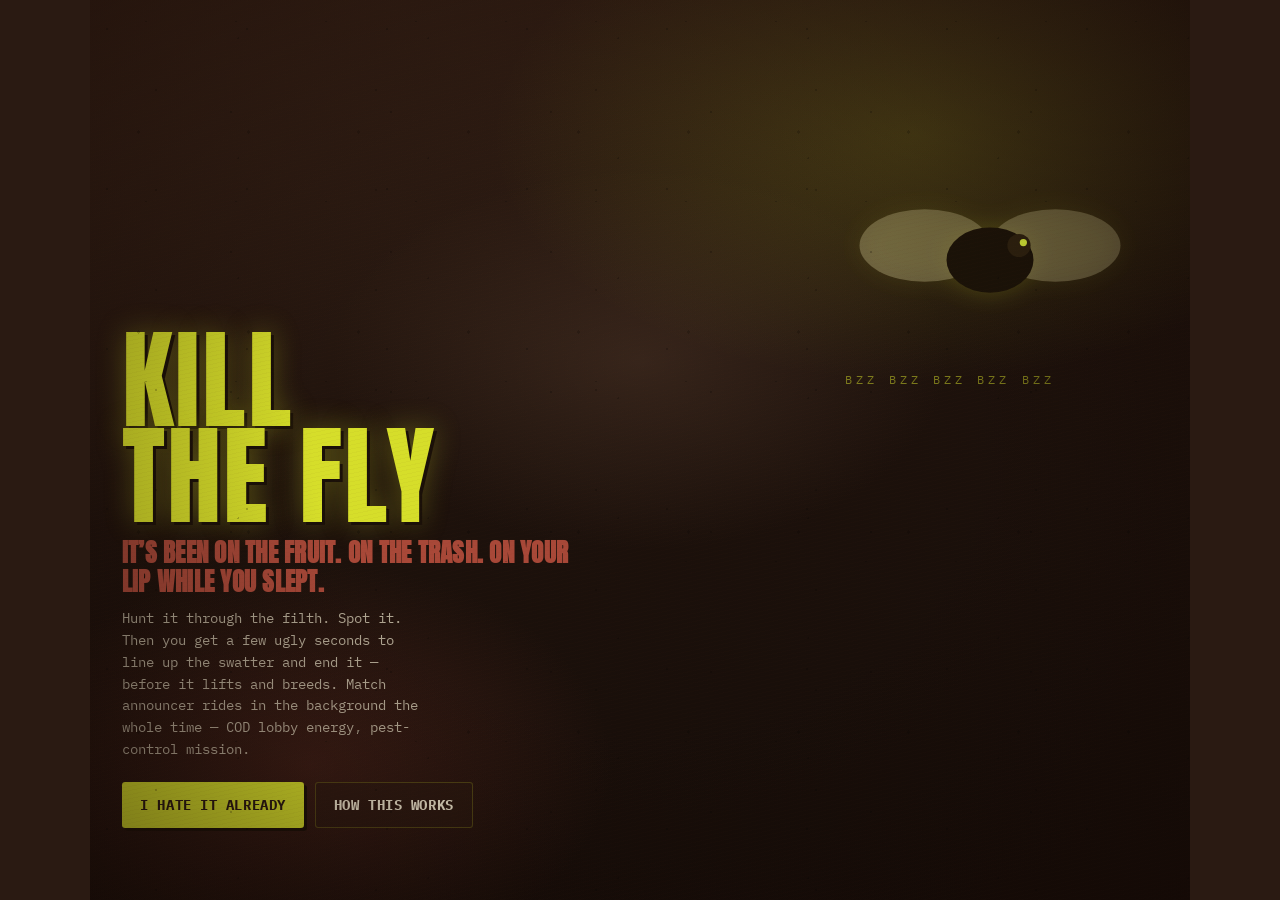
==== commit 8d29e3b8: "Add COD-style match announcer VO for Kill the Fly Background multiplayer announcer callouts on missi" ====
--- a/find-the-fly/index.html
+++ b/find-the-fly/index.html
@@ -21,7 +21,7 @@
       <div class="title-stage">
         <p class="brand">KILL<br>THE FLY</p>
         <h1 class="tagline">It’s been on the fruit. On the trash. On your lip while you slept.</h1>
-        <p class="lede">Hunt it through the filth. Spot it. Then you get a few ugly seconds to line up the swatter and end it — before it lifts and breeds.</p>
+        <p class="lede">Hunt it through the filth. Spot it. Then you get a few ugly seconds to line up the swatter and end it — before it lifts and breeds. Match announcer rides in the background the whole time — COD lobby energy, pest-control mission.</p>
         <div class="cta-row">
           <button type="button" class="btn primary throb" data-go="difficulty">I hate it already</button>
           <button type="button" class="btn ghost" data-go="howto">How this works</button>
@@ -90,6 +90,7 @@
           <span id="scene-label" class="hud-scene">Kitchen</span>
         </div>
         <div class="hud-stats">
+          <button type="button" id="btn-announcer" class="chip chip-btn" aria-pressed="true" title="Match announcer">VO ON</button>
           <span id="temp-chip" class="chip" title="Room temperature">72°F</span>
           <span id="timer-chip" class="chip warn" title="Time until swarm">0:45</span>
           <span id="score-chip" class="chip">0 dead</span>
@@ -154,6 +155,7 @@
       </div>
     </div>
   </div>
+  <script src="announcer.js"></script>
   <script src="game.js"></script>
 </body>
 </html>
--- a/find-the-fly/styles.css
+++ b/find-the-fly/styles.css
@@ -384,6 +384,47 @@
   letter-spacing: 0.04em;
 }
 .chip.warn { color: var(--grease); }
+.chip-btn {
+  cursor: pointer;
+  font: inherit;
+  color: var(--bile);
+  text-transform: uppercase;
+  letter-spacing: 0.06em;
+}
+.chip-btn[aria-pressed="false"] {
+  color: var(--paper-dim);
+  opacity: 0.65;
+}
+
+#announcer-sub {
+  position: absolute;
+  left: 50%;
+  top: 18%;
+  transform: translateX(-50%) scale(0.94);
+  z-index: 55;
+  pointer-events: none;
+  font-family: var(--font-display);
+  font-size: clamp(1.1rem, 3.5vw, 1.85rem);
+  letter-spacing: 0.08em;
+  text-transform: uppercase;
+  color: var(--bile-hot);
+  text-shadow:
+    0 0 12px rgba(0, 0, 0, 0.9),
+    2px 2px 0 #1a0804;
+  opacity: 0;
+  transition: opacity 0.15s, transform 0.15s;
+  text-align: center;
+  max-width: 90%;
+}
+#announcer-sub.show {
+  opacity: 1;
+  transform: translateX(-50%) scale(1);
+  animation: announcer-punch 0.35s ease-out;
+}
+@keyframes announcer-punch {
+  0% { transform: translateX(-50%) scale(1.15); filter: brightness(1.4); }
+  100% { transform: translateX(-50%) scale(1); filter: none; }
+}
 .chip.danger {
   color: #fff;
   background: rgba(255, 90, 40, 0.35);
